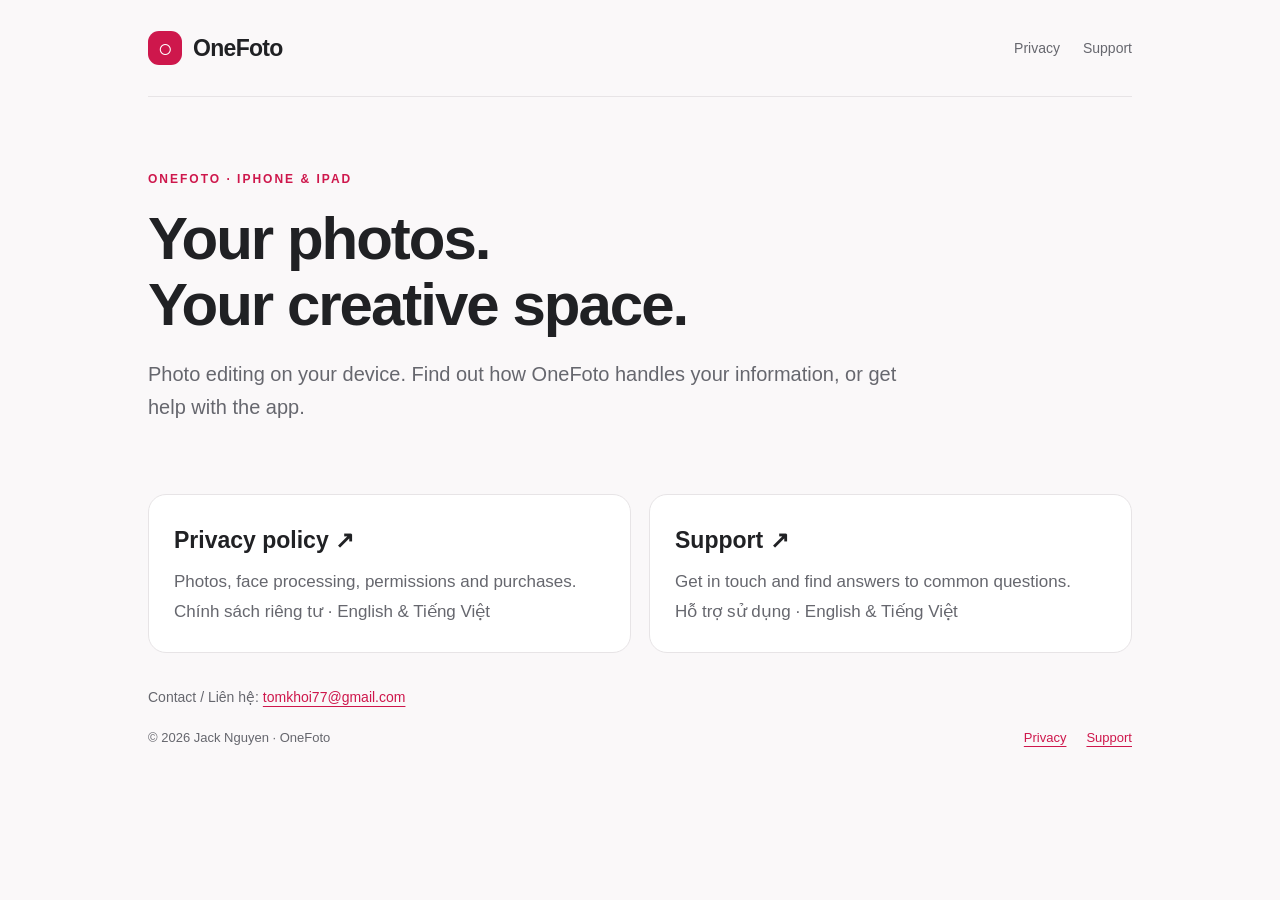
==== index.html @ 64487160 "Publish bilingual OneFoto privacy and support website" ====
<!doctype html>
<html lang="en">
<head><meta charset="utf-8"><meta name="viewport" content="width=device-width,initial-scale=1"><meta name="description" content="Privacy information and help for OneFoto, the photo editor for iPhone and iPad."><title>OneFoto — Privacy &amp; Support</title><link rel="stylesheet" href="assets/site.css"><link rel="canonical" href="https://jacknguyen77.github.io/onefoto/"></head>
<body><a class="skip" href="#main">Skip to content</a><div class="shell"><header class="header"><a class="brand" href="./" aria-label="OneFoto home"><span class="mark" aria-hidden="true">○</span>OneFoto</a><nav aria-label="Main navigation"><a href="privacy/">Privacy</a><a href="support/">Support</a></nav></header>
<main id="main"><div class="hero"><span class="eyebrow">OneFoto · iPhone &amp; iPad</span><h1>Your photos.<br>Your creative space.</h1><p class="lede">Photo editing on your device. Find out how OneFoto handles your information, or get help with the app.</p></div><div class="links"><a class="card" href="privacy/"><strong>Privacy policy ↗</strong><span>Photos, face processing, permissions and purchases.<br>Chính sách riêng tư · English &amp; Tiếng Việt</span></a><a class="card" href="support/"><strong>Support ↗</strong><span>Get in touch and find answers to common questions.<br>Hỗ trợ sử dụng · English &amp; Tiếng Việt</span></a></div><p class="small">Contact / Liên hệ: <a href="mailto:tomkhoi77@gmail.com">tomkhoi77@gmail.com</a></p></main>
<footer><span>© 2026 Jack Nguyen · OneFoto</span><nav aria-label="Footer"><a href="privacy/">Privacy</a><a href="support/">Support</a></nav></footer></div></body></html>
---- assets/site.css ----
:root{color-scheme:light;--ink:#202124;--muted:#66676e;--pink:#ce174c;--line:#e7e4e6;--paper:#fff;--bg:#faf8f9}*{box-sizing:border-box}html{scroll-behavior:smooth;scroll-padding-top:28px}body{margin:0;background:var(--bg);color:var(--ink);font:17px/1.75 -apple-system,BlinkMacSystemFont,"Segoe UI",sans-serif}a{color:var(--pink);text-underline-offset:4px;overflow-wrap:anywhere}a:hover{text-decoration-thickness:2px}a:focus-visible,summary:focus-visible{outline:3px solid var(--pink);outline-offset:5px;border-radius:3px}.shell{max-width:1040px;margin:auto;padding:0 28px}.header{display:flex;align-items:center;justify-content:space-between;gap:24px;padding:28px 0;border-bottom:1px solid var(--line)}.brand{display:inline-flex;align-items:center;gap:11px;text-decoration:none;color:var(--ink);font-size:23px;font-weight:750;letter-spacing:-.7px}.mark{display:grid;place-items:center;width:34px;height:34px;border-radius:11px;background:var(--pink);color:white;font-size:25px;line-height:1;font-weight:400}.header nav{display:flex;gap:23px;font-size:14px}.header nav a{color:var(--muted);text-decoration:none}.header nav a[aria-current=page]{color:var(--pink);font-weight:650}.hero{padding:66px 0 38px;max-width:770px}.eyebrow{font-size:12px;text-transform:uppercase;letter-spacing:2px;font-weight:750;color:var(--pink)}h1{font-size:clamp(38px,6vw,60px);line-height:1.1;letter-spacing:-2px;margin:13px 0 20px}h2{font-size:25px;line-height:1.3;letter-spacing:-.5px;margin:40px 0 12px}h3{font-size:19px;line-height:1.4;margin:28px 0 8px}.lede{font-size:20px;color:var(--muted);line-height:1.65;margin:0}.meta,.small{font-size:14px;color:var(--muted)}.languages{display:flex;gap:8px;margin-top:24px;flex-wrap:wrap}.languages a{padding:5px 15px;border:1px solid var(--line);border-radius:24px;font-size:14px;text-decoration:none;background:var(--paper)}.content{background:var(--paper);border:1px solid var(--line);border-radius:22px;padding:38px 48px;margin:0 0 48px}.content>section{max-width:760px;margin:auto}.content p{margin:0 0 17px}.content li{padding-left:3px;margin-bottom:8px}.content ul,.content ol{padding-left:24px}.callout{padding:20px 24px;border-left:3px solid var(--pink);background:#fff5f8;border-radius:0 12px 12px 0;margin:25px 0}.callout p:last-child{margin-bottom:0}.language-break{border:0;border-top:1px solid var(--line);margin:56px 0 45px}.contact{display:block;padding:23px 26px;border-radius:14px;border:1px solid var(--line);background:var(--paper);margin:24px 0 30px}.contact strong{display:block;font-size:21px}.contact a{font-size:clamp(16px,3vw,22px)}details{border-top:1px solid var(--line);padding:18px 0}details:last-of-type{border-bottom:1px solid var(--line)}summary{font-weight:650;cursor:pointer;line-height:1.5}details p:first-of-type{margin-top:14px}.links{display:grid;grid-template-columns:1fr 1fr;gap:18px;margin:32px 0}.card{display:block;border:1px solid var(--line);background:var(--paper);border-radius:18px;padding:25px;text-decoration:none;color:var(--ink)}.card strong{display:block;font-size:23px;margin-bottom:7px}.card span{display:block;color:var(--muted)}.card:hover{border-color:var(--pink)}footer{display:flex;justify-content:space-between;gap:20px;flex-wrap:wrap;padding:4px 0 34px;font-size:13px;color:var(--muted)}footer nav{display:flex;gap:20px}.skip{position:absolute;left:16px;top:-80px;background:white;padding:10px;z-index:1}.skip:focus{top:10px}@media(max-width:640px){.shell{padding:0 20px}.header{padding:22px 0;gap:14px}.header nav{gap:16px;font-size:13px}.brand{font-size:21px}.hero{padding:45px 0 28px}h1{letter-spacing:-1.4px}.lede{font-size:18px}.content{padding:25px 21px;border-radius:17px;margin-bottom:32px}h2{font-size:23px}.contact{padding:18px}.links{grid-template-columns:1fr}.callout{padding:16px 18px}}@media(prefers-reduced-motion:reduce){html{scroll-behavior:auto}}
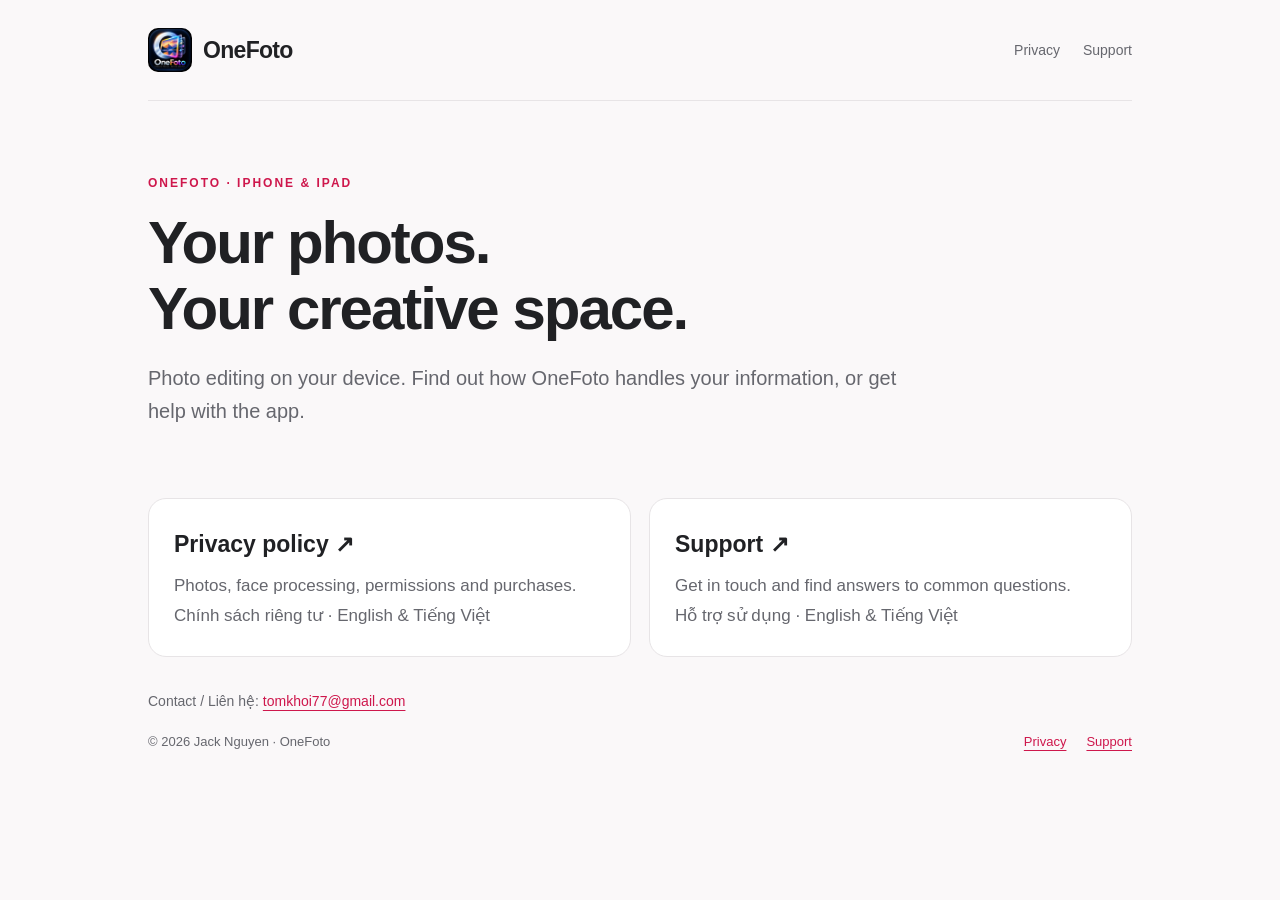
==== commit e51ac2eb: "Use the OneFoto app logo across website and browser icons" ====
--- a/index.html
+++ b/index.html
@@ -1,6 +1,6 @@
 <!doctype html>
 <html lang="en">
-<head><meta charset="utf-8"><meta name="viewport" content="width=device-width,initial-scale=1"><meta name="description" content="Privacy information and help for OneFoto, the photo editor for iPhone and iPad."><title>OneFoto — Privacy &amp; Support</title><link rel="stylesheet" href="assets/site.css"><link rel="canonical" href="https://jacknguyen77.github.io/onefoto/"></head>
-<body><a class="skip" href="#main">Skip to content</a><div class="shell"><header class="header"><a class="brand" href="./" aria-label="OneFoto home"><span class="mark" aria-hidden="true">○</span>OneFoto</a><nav aria-label="Main navigation"><a href="privacy/">Privacy</a><a href="support/">Support</a></nav></header>
+<head><meta charset="utf-8"><meta name="viewport" content="width=device-width,initial-scale=1"><meta name="description" content="Privacy information and help for OneFoto, the photo editor for iPhone and iPad."><title>OneFoto — Privacy &amp; Support</title><link rel="stylesheet" href="assets/site.css?v=app-logo-1"><link rel="canonical" href="https://jacknguyen77.github.io/onefoto/"><link rel="icon" type="image/png" href="assets/onefoto-app-icon.png"><link rel="apple-touch-icon" href="assets/onefoto-app-icon.png"></head>
+<body><a class="skip" href="#main">Skip to content</a><div class="shell"><header class="header"><a class="brand" href="./" aria-label="OneFoto home"><img class="brand-icon" src="assets/onefoto-app-icon.png" alt="" width="44" height="44">OneFoto</a><nav aria-label="Main navigation"><a href="privacy/">Privacy</a><a href="support/">Support</a></nav></header>
 <main id="main"><div class="hero"><span class="eyebrow">OneFoto · iPhone &amp; iPad</span><h1>Your photos.<br>Your creative space.</h1><p class="lede">Photo editing on your device. Find out how OneFoto handles your information, or get help with the app.</p></div><div class="links"><a class="card" href="privacy/"><strong>Privacy policy ↗</strong><span>Photos, face processing, permissions and purchases.<br>Chính sách riêng tư · English &amp; Tiếng Việt</span></a><a class="card" href="support/"><strong>Support ↗</strong><span>Get in touch and find answers to common questions.<br>Hỗ trợ sử dụng · English &amp; Tiếng Việt</span></a></div><p class="small">Contact / Liên hệ: <a href="mailto:tomkhoi77@gmail.com">tomkhoi77@gmail.com</a></p></main>
 <footer><span>© 2026 Jack Nguyen · OneFoto</span><nav aria-label="Footer"><a href="privacy/">Privacy</a><a href="support/">Support</a></nav></footer></div></body></html>
--- a/assets/site.css
+++ b/assets/site.css
@@ -1 +1,4 @@
-:root{color-scheme:light;--ink:#202124;--muted:#66676e;--pink:#ce174c;--line:#e7e4e6;--paper:#fff;--bg:#faf8f9}*{box-sizing:border-box}html{scroll-behavior:smooth;scroll-padding-top:28px}body{margin:0;background:var(--bg);color:var(--ink);font:17px/1.75 -apple-system,BlinkMacSystemFont,"Segoe UI",sans-serif}a{color:var(--pink);text-underline-offset:4px;overflow-wrap:anywhere}a:hover{text-decoration-thickness:2px}a:focus-visible,summary:focus-visible{outline:3px solid var(--pink);outline-offset:5px;border-radius:3px}.shell{max-width:1040px;margin:auto;padding:0 28px}.header{display:flex;align-items:center;justify-content:space-between;gap:24px;padding:28px 0;border-bottom:1px solid var(--line)}.brand{display:inline-flex;align-items:center;gap:11px;text-decoration:none;color:var(--ink);font-size:23px;font-weight:750;letter-spacing:-.7px}.mark{display:grid;place-items:center;width:34px;height:34px;border-radius:11px;background:var(--pink);color:white;font-size:25px;line-height:1;font-weight:400}.header nav{display:flex;gap:23px;font-size:14px}.header nav a{color:var(--muted);text-decoration:none}.header nav a[aria-current=page]{color:var(--pink);font-weight:650}.hero{padding:66px 0 38px;max-width:770px}.eyebrow{font-size:12px;text-transform:uppercase;letter-spacing:2px;font-weight:750;color:var(--pink)}h1{font-size:clamp(38px,6vw,60px);line-height:1.1;letter-spacing:-2px;margin:13px 0 20px}h2{font-size:25px;line-height:1.3;letter-spacing:-.5px;margin:40px 0 12px}h3{font-size:19px;line-height:1.4;margin:28px 0 8px}.lede{font-size:20px;color:var(--muted);line-height:1.65;margin:0}.meta,.small{font-size:14px;color:var(--muted)}.languages{display:flex;gap:8px;margin-top:24px;flex-wrap:wrap}.languages a{padding:5px 15px;border:1px solid var(--line);border-radius:24px;font-size:14px;text-decoration:none;background:var(--paper)}.content{background:var(--paper);border:1px solid var(--line);border-radius:22px;padding:38px 48px;margin:0 0 48px}.content>section{max-width:760px;margin:auto}.content p{margin:0 0 17px}.content li{padding-left:3px;margin-bottom:8px}.content ul,.content ol{padding-left:24px}.callout{padding:20px 24px;border-left:3px solid var(--pink);background:#fff5f8;border-radius:0 12px 12px 0;margin:25px 0}.callout p:last-child{margin-bottom:0}.language-break{border:0;border-top:1px solid var(--line);margin:56px 0 45px}.contact{display:block;padding:23px 26px;border-radius:14px;border:1px solid var(--line);background:var(--paper);margin:24px 0 30px}.contact strong{display:block;font-size:21px}.contact a{font-size:clamp(16px,3vw,22px)}details{border-top:1px solid var(--line);padding:18px 0}details:last-of-type{border-bottom:1px solid var(--line)}summary{font-weight:650;cursor:pointer;line-height:1.5}details p:first-of-type{margin-top:14px}.links{display:grid;grid-template-columns:1fr 1fr;gap:18px;margin:32px 0}.card{display:block;border:1px solid var(--line);background:var(--paper);border-radius:18px;padding:25px;text-decoration:none;color:var(--ink)}.card strong{display:block;font-size:23px;margin-bottom:7px}.card span{display:block;color:var(--muted)}.card:hover{border-color:var(--pink)}footer{display:flex;justify-content:space-between;gap:20px;flex-wrap:wrap;padding:4px 0 34px;font-size:13px;color:var(--muted)}footer nav{display:flex;gap:20px}.skip{position:absolute;left:16px;top:-80px;background:white;padding:10px;z-index:1}.skip:focus{top:10px}@media(max-width:640px){.shell{padding:0 20px}.header{padding:22px 0;gap:14px}.header nav{gap:16px;font-size:13px}.brand{font-size:21px}.hero{padding:45px 0 28px}h1{letter-spacing:-1.4px}.lede{font-size:18px}.content{padding:25px 21px;border-radius:17px;margin-bottom:32px}h2{font-size:23px}.contact{padding:18px}.links{grid-template-columns:1fr}.callout{padding:16px 18px}}@media(prefers-reduced-motion:reduce){html{scroll-behavior:auto}}
+:root{color-scheme:light;--ink:#202124;--muted:#66676e;--pink:#ce174c;--line:#e7e4e6;--paper:#fff;--bg:#faf8f9}*{box-sizing:border-box}html{scroll-behavior:smooth;scroll-padding-top:28px}body{margin:0;background:var(--bg);color:var(--ink);font:17px/1.75 -apple-system,BlinkMacSystemFont,"Segoe UI",sans-serif}a{color:var(--pink);text-underline-offset:4px;overflow-wrap:anywhere}a:hover{text-decoration-thickness:2px}a:focus-visible,summary:focus-visible{outline:3px solid var(--pink);outline-offset:5px;border-radius:3px}.shell{max-width:1040px;margin:auto;padding:0 28px}.header{display:flex;align-items:center;justify-content:space-between;gap:24px;padding:28px 0;border-bottom:1px solid var(--line)}.brand{display:inline-flex;align-items:center;gap:11px;text-decoration:none;color:var(--ink);font-size:23px;font-weight:750;letter-spacing:-.7px}.header nav{display:flex;gap:23px;font-size:14px}.header nav a{color:var(--muted);text-decoration:none}.header nav a[aria-current=page]{color:var(--pink);font-weight:650}.hero{padding:66px 0 38px;max-width:770px}.eyebrow{font-size:12px;text-transform:uppercase;letter-spacing:2px;font-weight:750;color:var(--pink)}h1{font-size:clamp(38px,6vw,60px);line-height:1.1;letter-spacing:-2px;margin:13px 0 20px}h2{font-size:25px;line-height:1.3;letter-spacing:-.5px;margin:40px 0 12px}h3{font-size:19px;line-height:1.4;margin:28px 0 8px}.lede{font-size:20px;color:var(--muted);line-height:1.65;margin:0}.meta,.small{font-size:14px;color:var(--muted)}.languages{display:flex;gap:8px;margin-top:24px;flex-wrap:wrap}.languages a{padding:5px 15px;border:1px solid var(--line);border-radius:24px;font-size:14px;text-decoration:none;background:var(--paper)}.content{background:var(--paper);border:1px solid var(--line);border-radius:22px;padding:38px 48px;margin:0 0 48px}.content>section{max-width:760px;margin:auto}.content p{margin:0 0 17px}.content li{padding-left:3px;margin-bottom:8px}.content ul,.content ol{padding-left:24px}.callout{padding:20px 24px;border-left:3px solid var(--pink);background:#fff5f8;border-radius:0 12px 12px 0;margin:25px 0}.callout p:last-child{margin-bottom:0}.language-break{border:0;border-top:1px solid var(--line);margin:56px 0 45px}.contact{display:block;padding:23px 26px;border-radius:14px;border:1px solid var(--line);background:var(--paper);margin:24px 0 30px}.contact strong{display:block;font-size:21px}.contact a{font-size:clamp(16px,3vw,22px)}details{border-top:1px solid var(--line);padding:18px 0}details:last-of-type{border-bottom:1px solid var(--line)}summary{font-weight:650;cursor:pointer;line-height:1.5}details p:first-of-type{margin-top:14px}.links{display:grid;grid-template-columns:1fr 1fr;gap:18px;margin:32px 0}.card{display:block;border:1px solid var(--line);background:var(--paper);border-radius:18px;padding:25px;text-decoration:none;color:var(--ink)}.card strong{display:block;font-size:23px;margin-bottom:7px}.card span{display:block;color:var(--muted)}.card:hover{border-color:var(--pink)}footer{display:flex;justify-content:space-between;gap:20px;flex-wrap:wrap;padding:4px 0 34px;font-size:13px;color:var(--muted)}footer nav{display:flex;gap:20px}.skip{position:absolute;left:16px;top:-80px;background:white;padding:10px;z-index:1}.skip:focus{top:10px}@media(max-width:640px){.shell{padding:0 20px}.header{padding:22px 0;gap:14px}.header nav{gap:16px;font-size:13px}.brand{font-size:21px}.hero{padding:45px 0 28px}h1{letter-spacing:-1.4px}.lede{font-size:18px}.content{padding:25px 21px;border-radius:17px;margin-bottom:32px}h2{font-size:23px}.contact{padding:18px}.links{grid-template-columns:1fr}.callout{padding:16px 18px}}@media(prefers-reduced-motion:reduce){html{scroll-behavior:auto}}
+/* Keep contact address and availability on distinct readable lines. */
+.contact>a,.contact>.small{display:block}
+.brand-icon{display:block;width:44px;height:44px;object-fit:contain;border-radius:10px;flex:none}
